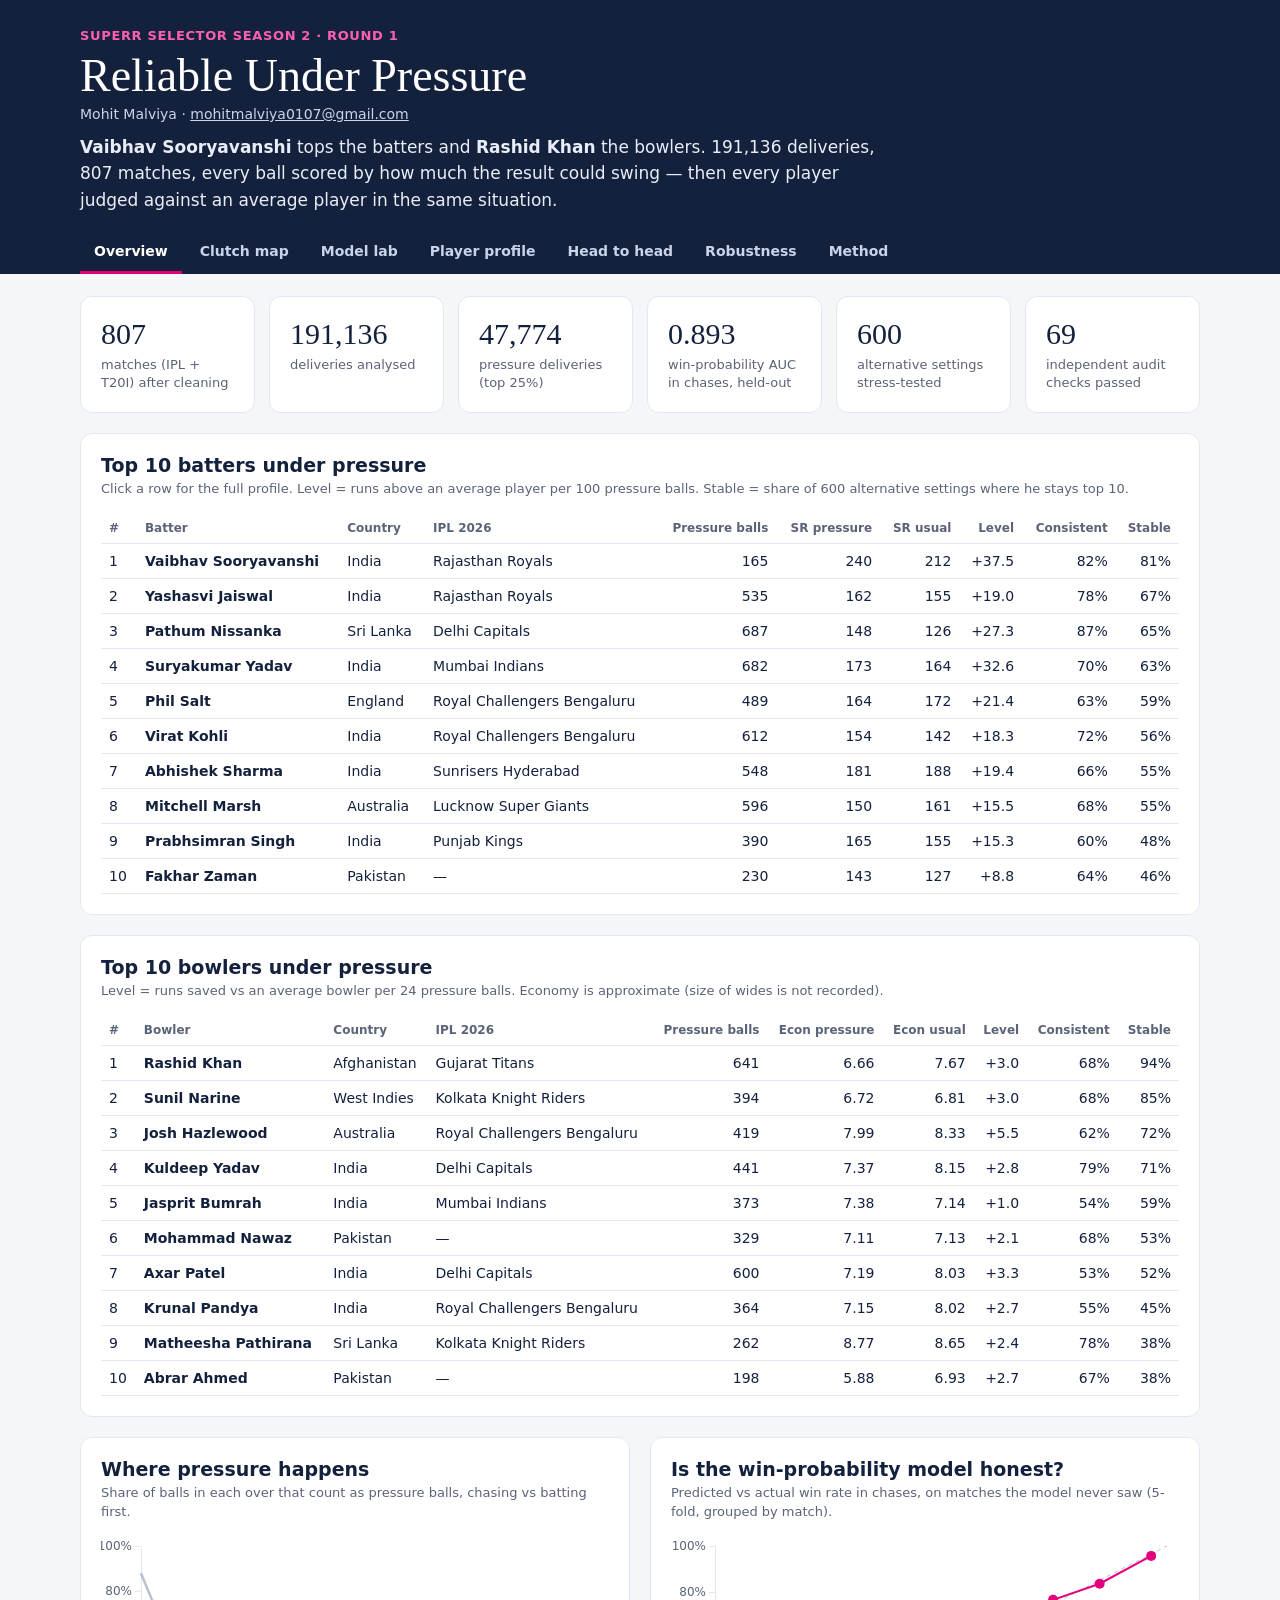
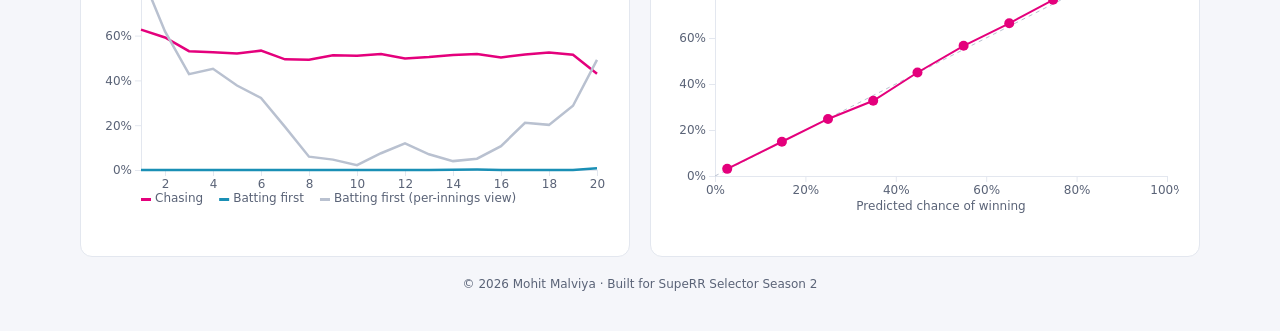
==== index.html @ 09613c2b "Initial commit: RR Pressure Dashboard" ====
<!DOCTYPE html>
<html lang="en">
<head>
<meta charset="utf-8">
<meta name="viewport" content="width=device-width, initial-scale=1">
<title>Reliable Under Pressure · Mohit Malviya</title>
<meta name="description" content="Who performs best when the match is on the line? IPL + T20I batters and bowlers ranked on high-leverage moments. SupeRR Selector Season 2, Round 1.">
<link rel="stylesheet" href="style.css">
</head>
<body>
<header class="top">
  <div class="wrap">
    <p class="eyebrow">SupeRR Selector Season 2 · Round 1</p>
    <h1>Reliable Under Pressure</h1>
    <p class="by">Mohit Malviya · <a href="mailto:mohitmalviya0107@gmail.com">mohitmalviya0107@gmail.com</a></p>
    <p class="lead" id="lead"></p>
  </div>
  <nav class="tabs wrap" id="tabs" role="tablist">
    <button role="tab" data-tab="overview" aria-selected="true">Overview</button>
    <button role="tab" data-tab="clutch">Clutch map</button>
    <button role="tab" data-tab="lab">Model lab</button>
    <button role="tab" data-tab="player">Player profile</button>
    <button role="tab" data-tab="compare">Head to head</button>
    <button role="tab" data-tab="robust">Robustness</button>
    <button role="tab" data-tab="method">Method</button>
  </nav>
</header>

<main class="wrap">
  <!-- OVERVIEW -->
  <section id="overview" class="page">
    <div class="tiles" id="tiles"></div>
    <div class="card">
      <h2>Top 10 batters under pressure</h2>
      <p class="sub">Click a row for the full profile. Level = runs above an average player per 100 pressure balls. Stable = share of 600 alternative settings where he stays top 10.</p>
      <div class="scroll"><table class="tbl" id="batTable"></table></div>
    </div>
    <div class="card">
      <h2>Top 10 bowlers under pressure</h2>
      <p class="sub">Level = runs saved vs an average bowler per 24 pressure balls. Economy is approximate (size of wides is not recorded).</p>
      <div class="scroll"><table class="tbl" id="bowlTable"></table></div>
    </div>
    <div class="grid2">
      <div class="card">
        <h2>Where pressure happens</h2>
        <p class="sub">Share of balls in each over that count as pressure balls, chasing vs batting first.</p>
        <div class="chart" id="overChart"></div>
      </div>
      <div class="card">
        <h2>Is the win-probability model honest?</h2>
        <p class="sub">Predicted vs actual win rate in chases, on matches the model never saw (5-fold, grouped by match).</p>
        <div class="chart" id="calChart"></div>
      </div>
    </div>
  </section>

  <!-- CLUTCH MAP -->
  <section id="clutch" class="page" hidden>
    <div class="card">
      <div class="row">
        <div>
          <h2>Clutch map: usual level vs pressure level</h2>
          <p class="sub">Every eligible player. Above the dashed line = better under pressure than usual. Top-right = elite all the time. Click a dot for the profile.</p>
        </div>
        <div class="controls">
          <select id="clutchKind"><option value="Batter">Batters</option><option value="Bowler">Bowlers</option></select>
          <input id="clutchSearch" type="search" placeholder="Find a player…" list="allNames">
        </div>
      </div>
      <div class="key"><span><i class="sw sel"></i>My top 10</span><span><i class="sw"></i>Other eligible</span><span><i class="sw ring"></i>Search match</span></div>
      <div class="chart tall" id="clutchChart"></div>
    </div>
    <div class="grid2">
      <div class="card"><h3>Biggest risers under pressure</h3><p class="sub">Largest lift over their own usual level (min. 200 pressure balls).</p><ol class="list" id="risers"></ol></div>
      <div class="card"><h3>Biggest drop under pressure</h3><p class="sub">Good normally, weaker when it matters (min. 200 pressure balls).</p><ol class="list" id="fallers"></ol></div>
    </div>
  </section>

  <!-- MODEL LAB -->
  <section id="lab" class="page" hidden>
    <div class="grid-lab">
      <div class="card">
        <h2>Build your own ranking</h2>
        <p class="sub">Change what matters and the ranking updates instantly. At the default settings it reproduces my primary model exactly.</p>
        <label class="ctl">List <select id="labKind"><option value="Batter">Batters</option><option value="Bowler">Bowlers</option></select></label>
        <label class="ctl">Pressure level weight <b id="wLv"></b><input type="range" id="wL" min="0" max="100" value="60"></label>
        <label class="ctl">Consistency weight <b id="wCv"></b><input type="range" id="wC" min="0" max="100" value="25"></label>
        <label class="ctl">Lift vs usual weight <b id="wDv"></b><input type="range" id="wD" min="0" max="100" value="15"></label>
        <label class="ctl">Minimum pressure balls <b id="minBv"></b><input type="range" id="minB" min="120" max="400" step="10" value="120"></label>
        <label class="ctl">Minimum matches <b id="minMv"></b><input type="range" id="minM" min="8" max="25" value="8"></label>
        <div class="btns"><button id="labReset" class="btn">Reset to my model</button></div>
        <p class="badge" id="labBadge"></p>
      </div>
      <div class="card">
        <h2>Your top 15</h2>
        <p class="sub"><span id="labOverlap"></span> Pink = in my final top 10.</p>
        <div class="scroll"><table class="tbl" id="labTable"></table></div>
      </div>
    </div>
  </section>

  <!-- PLAYER PROFILE -->
  <section id="player" class="page" hidden>
    <div class="card">
      <div class="row">
        <h2 id="pName">Player profile</h2>
        <input id="pSearch" type="search" placeholder="Search any eligible player…" list="allNames">
      </div>
      <p class="sub" id="pMeta"></p>
      <div class="tiles" id="pTiles"></div>
    </div>
    <div class="grid2">
      <div class="card"><h3>Pressure vs usual</h3><div class="chart" id="pBars"></div></div>
      <div class="card"><h3>Rank in 10 alternative settings</h3><p class="sub">1 = best. Grey = not eligible in that setting.</p><div class="chart" id="pScen"></div></div>
    </div>
    <div class="card" id="pDetail"></div>
  </section>

  <!-- HEAD TO HEAD -->
  <section id="compare" class="page" hidden>
    <div class="card">
      <h2>Head to head</h2>
      <p class="sub">Pick two players of the same kind. Bars show each player's percentile among all eligible players (100 = best).</p>
      <div class="row">
        <input id="cA" type="search" list="allNames" placeholder="Player A">
        <span class="vs">vs</span>
        <input id="cB" type="search" list="allNames" placeholder="Player B">
      </div>
      <div class="chart" id="cChart"></div>
      <p class="sub" id="cNote"></p>
    </div>
  </section>

  <!-- ROBUSTNESS -->
  <section id="robust" class="page" hidden>
    <div class="card">
      <div class="row">
        <div><h2>Do the picks survive different assumptions?</h2><p class="sub">Rank of each pick when one setting is changed. Green = top 10, yellow = 11–20, red = below 20, grey = not eligible.</p></div>
        <select id="robKind"><option value="Batter">Batters</option><option value="Bowler">Bowlers</option></select>
      </div>
      <div class="scroll"><table class="tbl heat" id="robTable"></table></div>
    </div>
    <div class="card">
      <h2>Stability across 600 settings</h2>
      <p class="sub">Selection score: half reliability-weighted share of all 600 settings in the top 10, half share under the main definition. Top 15 shown.</p>
      <div class="chart" id="stabChart"></div>
    </div>
  </section>

  <!-- METHOD -->
  <section id="method" class="page" hidden>
    <div class="card prose">
      <h2>How it works</h2>
      <ol>
        <li><b>Clean the data.</b> IPL and official T20I only (2022–26). No-result matches, DLS games without a revised target and super overs removed.</li>
        <li><b>Win probability.</b> A ball-by-ball Markov model, built separately for IPL and T20I, gives each side's chance of winning from any score, wickets and balls left. Tested on held-out matches: chase AUC <b id="mAuc"></b>.</li>
        <li><b>Pressure.</b> For every ball, how much could the result swing? The top 25% of balls by that swing are pressure balls, leaving out games already decided.</li>
        <li><b>Performance vs expectation.</b> Each run and wicket is compared with an average player in the same format, innings, over, wickets and pressure band, adjusted for the opposition. A wicket is worth its run value at that moment.</li>
        <li><b>Fair comparison.</b> Small samples are pulled toward average (empirical Bayes). Eligibility: at least 120 pressure balls and 8 matches.</li>
        <li><b>Rating.</b> 60% pressure level, 25% match-to-match consistency, 15% lift over own usual level (try it in the Model lab).</li>
        <li><b>Stress test.</b> The full model was re-run under 600 alternative settings. The final top 10s are the players who stay near the top most often, weighting each setting by how repeatable it proved.</li>
        <li><b>Audit.</b> Separate code recomputed the whole pipeline. <b id="mAudit"></b> checks were executed and all passed.</li>
      </ol>
      <h3>Limits</h3>
      <ul>
        <li>The main pressure definition is chase-heavy; batting-first pressure is covered by the alternative settings.</li>
        <li>Size of wides and byes is not recorded, so bowler economy is approximate. Runs off the bat, balls and wickets are exact.</li>
        <li>Repeatability is real but modest (ρ <b id="mRho"></b>), so ranks a few places apart are statistically similar.</li>
        <li>Fakhar Zaman, Mohammad Nawaz and Abrar Ahmed are ranked on the data, but Pakistan players have not played the IPL since 2008.</li>
      </ul>
      <p class="sub">Only summary results are published here. The ball-by-ball competition data is not included.</p>
    </div>
  </section>

  <datalist id="allNames"></datalist>
  <footer class="foot">© 2026 Mohit Malviya · Built for SupeRR Selector Season 2</footer>
</main>
<div class="tip" id="tip" hidden></div>
<script src="vendor/d3.min.js"></script>
<script src="data/results.js"></script>
<script src="app.js"></script>
</body>
</html>
---- style.css ----
:root {
  --bg: #f5f6fa; --panel: #ffffff; --fg: #14213d; --muted: #5a6377; --line: #e3e7ef;
  --accent: #e4007c; --accent2: #1a8fb5; --dot: #b9c1d0; --grid: #edf0f5;
  --good: #d6f2df; --mid: #fff1c2; --bad: #f8d6d6; --na: #eceef2;
  --navy: #14213d;
  --serif: Georgia, "Times New Roman", serif;
  --sans: system-ui, -apple-system, "Segoe UI", Roboto, Arial, sans-serif;
}
@media (prefers-color-scheme: dark) {
  :root { --bg: #0d1424; --panel: #151e33; --fg: #eef1f7; --muted: #9aa4b8; --line: #263049; --dot: #46526e; --grid: #1f2940;
          --good: #1d4a32; --mid: #4d4420; --bad: #522a2f; --na: #222b40; }
}
* { box-sizing: border-box; }
body { margin: 0; background: var(--bg); color: var(--fg); font-family: var(--sans); }
.wrap { max-width: 1160px; margin: 0 auto; padding: 0 20px; }
main.wrap { padding-top: 22px; padding-bottom: 40px; display: grid; gap: 20px; }
main.wrap > *, .page > * { min-width: 0; }
.top { background: var(--navy); color: #fff; padding-top: 28px; }
.eyebrow { margin: 0; color: #ff5fb0; font-size: 13px; font-weight: 700; letter-spacing: .05em; text-transform: uppercase; }
h1 { font-family: var(--serif); font-weight: 400; font-size: clamp(30px, 5vw, 46px); margin: 6px 0 4px; }
.by { margin: 0 0 12px; color: #c9d3ea; font-size: 14px; } .by a { color: inherit; }
.lead { margin: 0 0 18px; font-size: 17px; line-height: 1.55; max-width: 76ch; color: #e8edf8; }
.tabs { display: flex; gap: 4px; overflow-x: auto; scrollbar-width: none; }
.tabs button { background: none; border: 0; color: #c9d3ea; font: inherit; font-size: 14px; font-weight: 600; padding: 12px 14px; border-bottom: 3px solid transparent; cursor: pointer; white-space: nowrap; }
.tabs button[aria-selected="true"] { color: #fff; border-bottom-color: var(--accent); }
.page { display: grid; gap: 20px; }
.tiles { display: grid; grid-template-columns: repeat(auto-fit, minmax(160px, 1fr)); gap: 14px; }
.card, .tile { background: var(--panel); border: 1px solid var(--line); border-radius: 12px; padding: 20px; }
.tile .big { font-family: var(--serif); font-size: 30px; font-variant-numeric: tabular-nums; line-height: 1.1; }
.tile .lab { color: var(--muted); font-size: 13px; margin-top: 6px; line-height: 1.4; }
h2 { font-size: 19px; margin: 0 0 4px; } h3 { font-size: 16px; margin: 0 0 4px; }
.sub { color: var(--muted); font-size: 13px; margin: 0 0 14px; line-height: 1.45; }
.grid2 { display: grid; grid-template-columns: repeat(auto-fit, minmax(320px, 1fr)); gap: 20px; }
.grid-lab { display: grid; grid-template-columns: minmax(260px, 340px) 1fr; gap: 20px; }
@media (max-width: 760px) { .grid-lab { grid-template-columns: 1fr; } }
.row { display: flex; gap: 12px; justify-content: space-between; align-items: flex-start; flex-wrap: wrap; }
.controls { display: flex; gap: 8px; flex-wrap: wrap; }
select, input[type=search] { font: inherit; font-size: 14px; padding: 7px 10px; border-radius: 8px; border: 1px solid var(--line); background: var(--panel); color: var(--fg); }
input[type=search] { min-width: 200px; }
.scroll { overflow-x: auto; }
.tbl { width: 100%; border-collapse: collapse; font-size: 14px; font-variant-numeric: tabular-nums; }
.tbl th { text-align: left; color: var(--muted); font-weight: 600; font-size: 12px; padding: 8px; border-bottom: 1px solid var(--line); white-space: nowrap; }
.tbl td { padding: 9px 8px; border-bottom: 1px solid var(--line); white-space: nowrap; }
.tbl td.p { font-weight: 600; } .tbl .n { text-align: right; }
.tbl tbody tr.click { cursor: pointer; } .tbl tbody tr.click:hover td { background: color-mix(in srgb, var(--accent) 7%, transparent); }
.tbl tr.mine td:first-child { box-shadow: inset 3px 0 0 var(--accent); }
.heat td.c { text-align: center; font-weight: 600; color: var(--fg); }
.pill { display: inline-block; padding: 1px 8px; border-radius: 99px; font-size: 12px; background: color-mix(in srgb, var(--accent) 14%, transparent); color: var(--accent); font-weight: 600; }
.key { display: flex; gap: 16px; font-size: 13px; color: var(--muted); margin-bottom: 6px; flex-wrap: wrap; }
.sw { display: inline-block; width: 10px; height: 10px; border-radius: 50%; margin-right: 5px; background: var(--dot); vertical-align: -1px; }
.sw.sel { background: var(--accent); } .sw.ring { background: none; border: 2px solid var(--accent2); }
.chart { position: relative; min-height: 300px; } .chart.tall { min-height: 520px; }
.chart text { fill: var(--muted); font-size: 12px; font-family: var(--sans); }
.tip { position: fixed; z-index: 10; pointer-events: none; background: var(--panel); color: var(--fg); border: 1px solid var(--line); box-shadow: 0 8px 20px rgba(0,0,0,.15); border-radius: 8px; padding: 7px 10px; font-size: 12px; line-height: 1.45; max-width: 280px; }
.ctl { display: grid; gap: 4px; font-size: 13px; color: var(--muted); margin: 12px 0; }
.ctl b { color: var(--fg); } input[type=range] { width: 100%; accent-color: var(--accent); }
.btn { font: inherit; font-size: 13px; font-weight: 600; padding: 8px 12px; border-radius: 8px; border: 1px solid var(--accent); color: var(--accent); background: none; cursor: pointer; }
.badge { font-size: 13px; margin: 12px 0 0; padding: 8px 10px; border-radius: 8px; background: var(--good); }
.badge.off { background: var(--mid); }
.list { margin: 0; padding-left: 20px; display: grid; gap: 6px; font-size: 14px; } .list li span { color: var(--muted); }
.vs { align-self: center; color: var(--muted); font-weight: 700; }
.prose { line-height: 1.6; font-size: 15px; } .prose li { margin-bottom: 6px; }
.detail { display: grid; grid-template-columns: repeat(auto-fit, minmax(220px, 1fr)); gap: 14px; font-size: 14px; line-height: 1.5; }
.detail b { display: block; color: var(--muted); font-size: 12px; font-weight: 600; text-transform: uppercase; letter-spacing: .03em; }
.foot { color: var(--muted); font-size: 12px; text-align: center; }
[hidden] { display: none !important; }
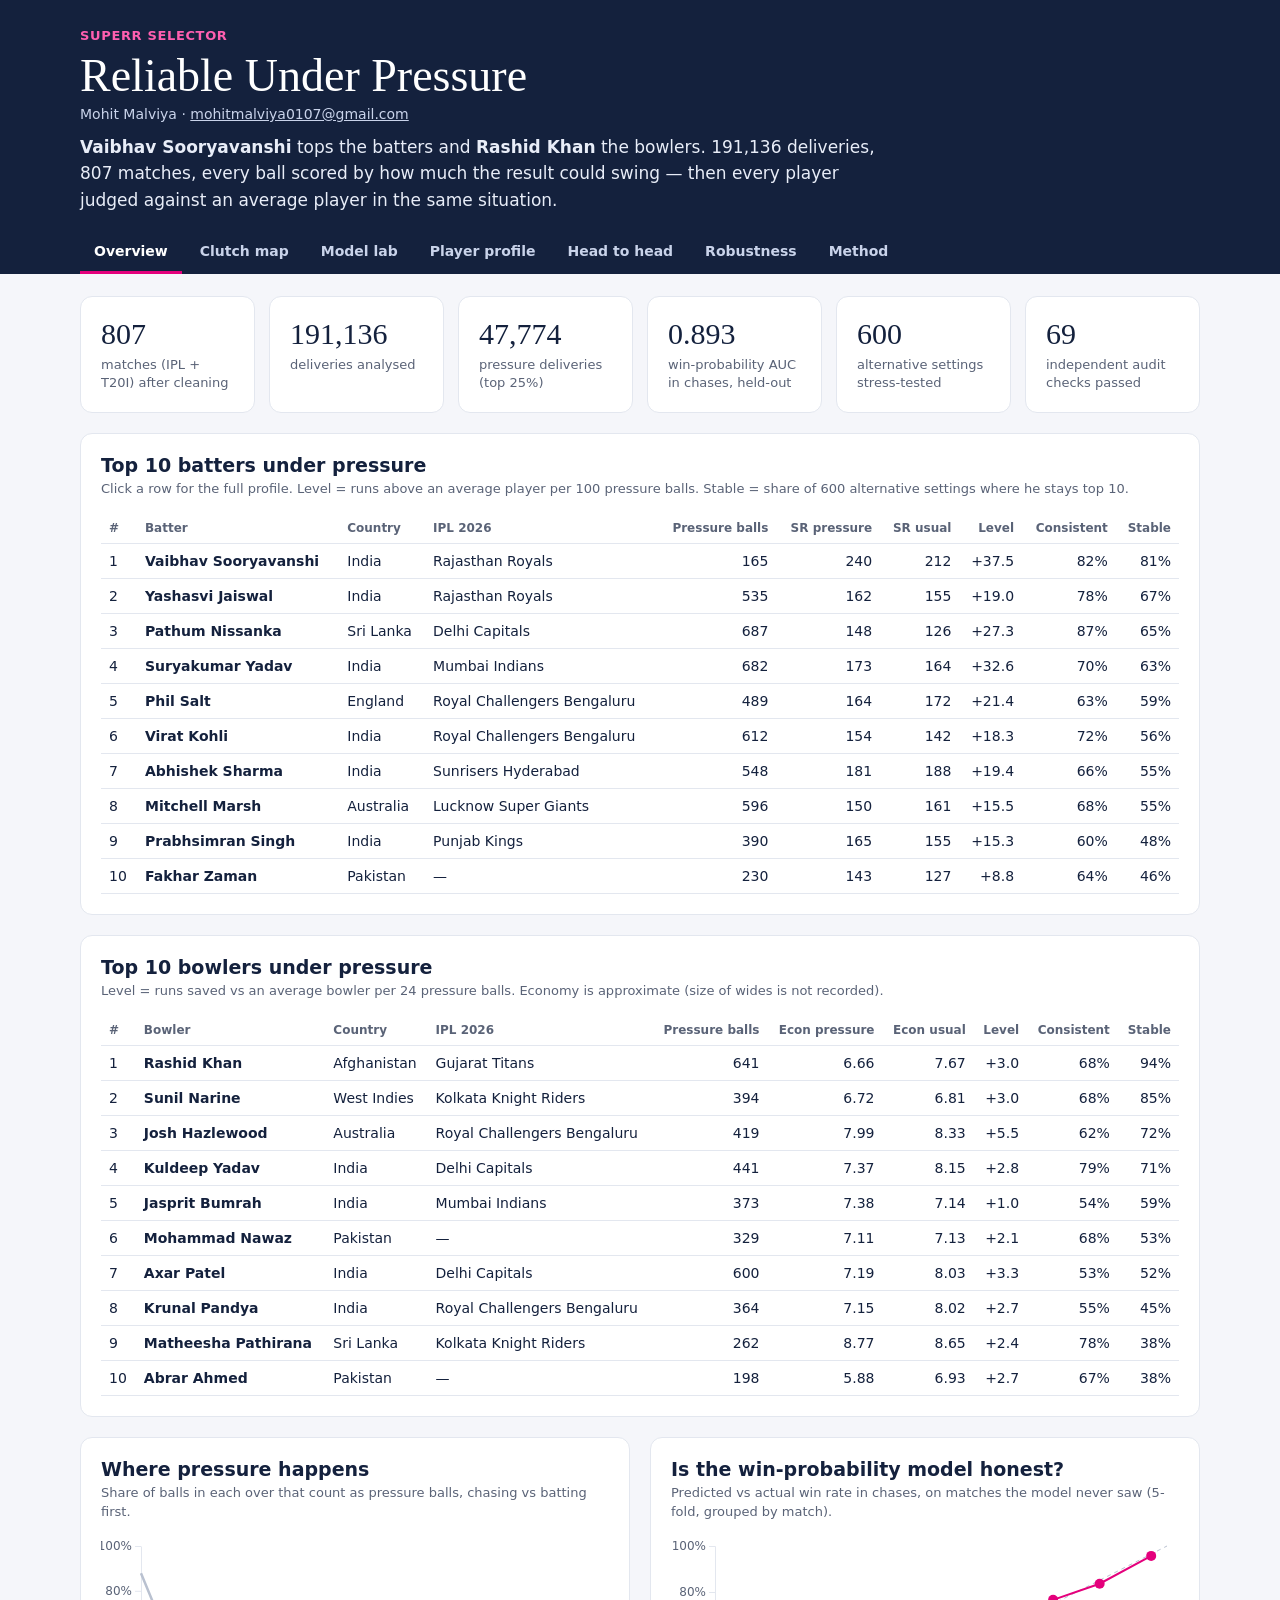
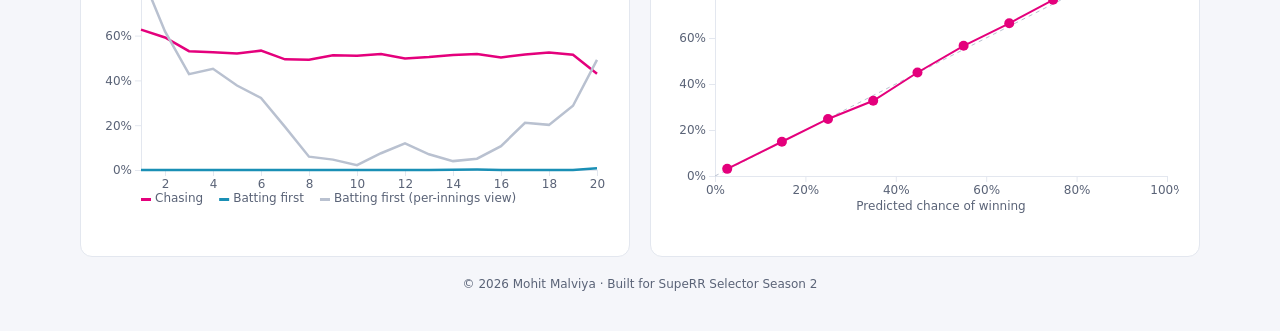
==== commit 86116a2f: "Update index.html" ====
--- a/index.html
+++ b/index.html
@@ -4,13 +4,13 @@
 <meta charset="utf-8">
 <meta name="viewport" content="width=device-width, initial-scale=1">
 <title>Reliable Under Pressure · Mohit Malviya</title>
-<meta name="description" content="Who performs best when the match is on the line? IPL + T20I batters and bowlers ranked on high-leverage moments. SupeRR Selector Season 2, Round 1.">
+<meta name="description" content="Who performs best when the match is on the line? IPL + T20I batters and bowlers ranked on high-leverage moments.">
 <link rel="stylesheet" href="style.css">
 </head>
 <body>
 <header class="top">
   <div class="wrap">
-    <p class="eyebrow">SupeRR Selector Season 2 · Round 1</p>
+    <p class="eyebrow">SupeRR Selector</p>
     <h1>Reliable Under Pressure</h1>
     <p class="by">Mohit Malviya · <a href="mailto:mohitmalviya0107@gmail.com">mohitmalviya0107@gmail.com</a></p>
     <p class="lead" id="lead"></p>
